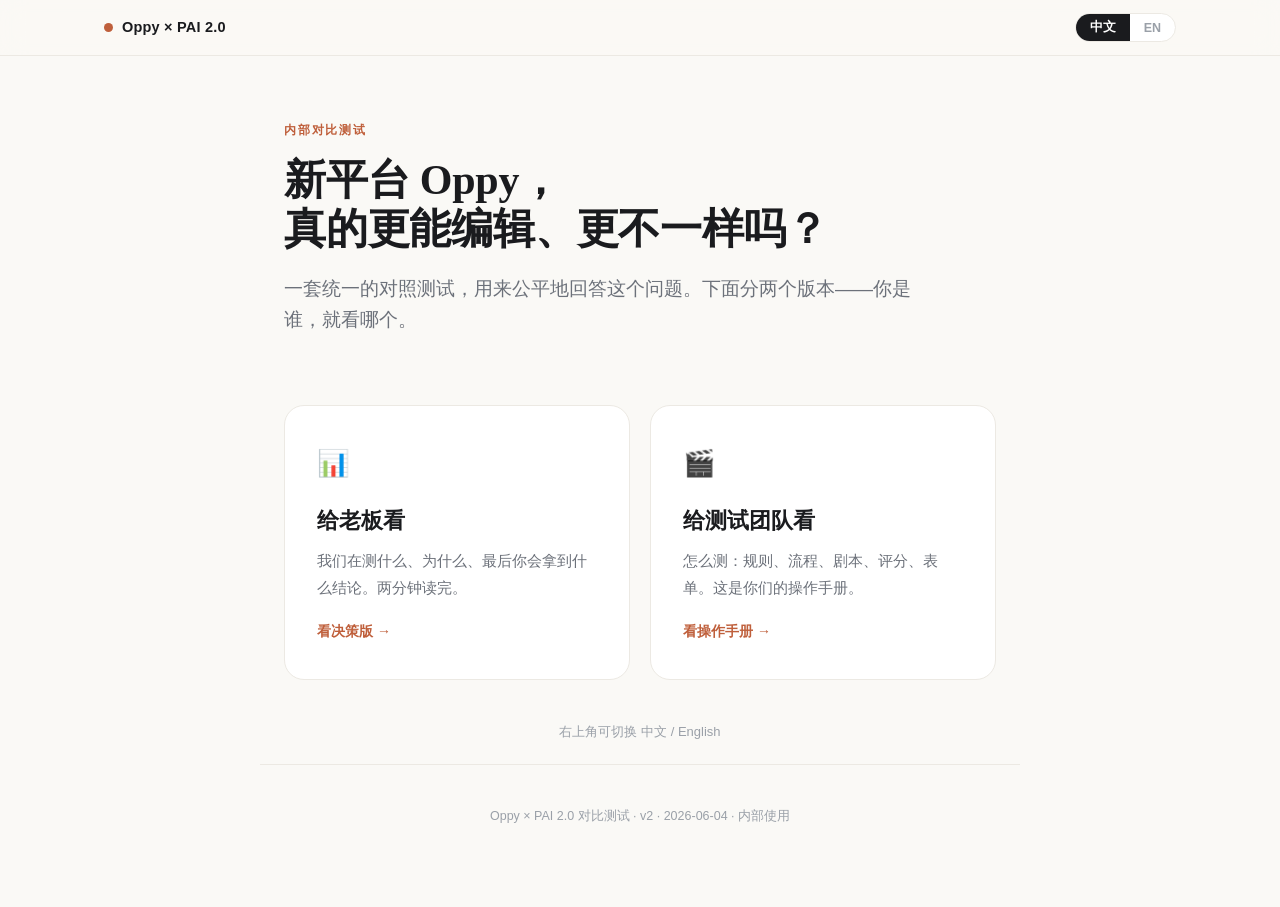
==== index.html @ f859838d "Oppy × PAI 2.0 对比测试标准 · 站点 v2" ====
<!DOCTYPE html>
<html lang="zh-CN">
<head>
<meta charset="utf-8">
<meta name="viewport" content="width=device-width, initial-scale=1"><meta name="robots" content="noindex, nofollow">
<title>Oppy × PAI 2.0 测试 · 入口</title>
<link rel="stylesheet" href="assets/style.css">
</head>
<body class="lang-zh">

<div class="topbar"><div class="inner">
  <a class="brand" href="index.html"><span class="dot"></span>Oppy × PAI 2.0</a>
  <span class="spacer"></span>
  <span class="langtoggle"><button data-lang="zh">中文</button><button data-lang="en">EN</button></span>
</div></div>

<div class="wrap">
  <div class="hero">
    <p class="kicker"><span class="zh">内部对比测试</span><span class="en">Internal comparison test</span></p>
    <h1><span class="zh">新平台 Oppy，<br>真的更能编辑、更不一样吗？</span><span class="en">Is the new platform Oppy<br>really more editable, and really different?</span></h1>
    <p class="sub"><span class="zh">一套统一的对照测试，用来公平地回答这个问题。下面分两个版本——你是谁，就看哪个。</span><span class="en">One unified comparison test, built to answer that fairly. Two versions below — read the one that's yours.</span></p>
  </div>

  <div class="split">
    <a href="boss.html">
      <div class="ico">📊</div>
      <h2><span class="zh">给老板看</span><span class="en">For the boss</span></h2>
      <p><span class="zh">我们在测什么、为什么、最后你会拿到什么结论。两分钟读完。</span><span class="en">What we test, why, and what conclusion you'll get. A two-minute read.</span></p>
      <div class="go"><span class="zh">看决策版 →</span><span class="en">Executive view →</span></div>
    </a>
    <a href="team.html">
      <div class="ico">🎬</div>
      <h2><span class="zh">给测试团队看</span><span class="en">For the QA team</span></h2>
      <p><span class="zh">怎么测：规则、流程、剧本、评分、表单。这是你们的操作手册。</span><span class="en">How to test: rules, flow, scripts, scoring, forms. Your playbook.</span></p>
      <div class="go"><span class="zh">看操作手册 →</span><span class="en">Playbook →</span></div>
    </a>
  </div>

  <p class="meta" style="text-align:center"><span class="zh">右上角可切换 中文 / English</span><span class="en">Switch 中文 / English at the top right</span></p>
</div>

<footer style="text-align:center">
  <span class="zh">Oppy × PAI 2.0 对比测试 · v2 · 2026-06-04 · 内部使用</span>
  <span class="en">Oppy × PAI 2.0 Comparison Test · v2 · 2026-06-04 · Internal</span>
</footer>

<script src="assets/app.js"></script>
</body>
</html>
---- assets/style.css ----
/* ============================================================
   Oppy × PAI 2.0 测试标准 · 设计系统 v2
   —— 留白优先 · 极简配色 · 强层级 · 双语
   ============================================================ */

/* ---------- Design Tokens ---------- */
:root{
  /* 颜色 */
  --paper:#faf9f6;        /* 背景纸白 */
  --card:#ffffff;
  --ink:#1a1b1e;          /* 主文字 近黑 */
  --muted:#6c717a;        /* 次要文字 */
  --faint:#9aa0a8;        /* 更弱 */
  --line:#ece9e3;         /* 发丝分隔线 */
  --line-soft:#f3f1ec;
  --accent:#bf5f3b;       /* 陶土橙 (Oppy 暖色的克制版) */
  --accent-ink:#9c4a2c;
  --accent-soft:#f7ece4;
  --slate:#42566a;        /* PAI 冷灰蓝 */
  --slate-soft:#eaeef2;
  --gold:#9a7b25; --gold-soft:#f6efda;
  --green:#3f7d5f;
  /* 排版 */
  --serif:"Iowan Old Style","Songti SC",Georgia,"Times New Roman",serif;
  --sans:-apple-system,BlinkMacSystemFont,"PingFang SC","Microsoft YaHei","Segoe UI",Roboto,Helvetica,Arial,sans-serif;
  --mono:"SF Mono","JetBrains Mono",Menlo,Consolas,monospace;
  /* 几何 */
  --r:16px; --r-sm:10px;
  --shadow:0 1px 2px rgba(20,20,25,.04), 0 8px 28px rgba(20,20,25,.05);
  --maxw:760px;           /* 阅读列宽，窄一点更易读 */
}
*{box-sizing:border-box}
html{scroll-behavior:smooth;-webkit-text-size-adjust:100%}
body{margin:0;background:var(--paper);color:var(--ink);font-family:var(--sans);
  font-size:16.5px;line-height:1.8;-webkit-font-smoothing:antialiased;text-rendering:optimizeLegibility}

/* 语言切换 */
body.lang-zh .en{display:none}
body.lang-en .zh{display:none}

/* ---------- 顶栏 ---------- */
.topbar{position:sticky;top:0;z-index:50;background:rgba(250,249,246,.82);
  backdrop-filter:saturate(180%) blur(12px);border-bottom:1px solid var(--line)}
.topbar .inner{max-width:1120px;margin:0 auto;padding:13px 24px;display:flex;align-items:center;gap:20px;flex-wrap:wrap}
.brand{font-weight:600;font-size:14.5px;letter-spacing:.2px;display:flex;align-items:center;gap:9px;white-space:nowrap;color:var(--ink);text-decoration:none}
.brand .dot{width:9px;height:9px;border-radius:50%;background:var(--accent)}
.nav{display:flex;gap:2px;flex-wrap:wrap}
.nav a{color:var(--muted);text-decoration:none;padding:6px 12px;border-radius:8px;font-size:14px}
.nav a:hover{background:var(--accent-soft);color:var(--accent-ink)}
.nav a.active{color:var(--ink);font-weight:600}
.spacer{flex:1}
.langtoggle{display:inline-flex;border:1px solid var(--line);border-radius:999px;overflow:hidden;background:var(--card)}
.langtoggle button{border:0;background:transparent;padding:5px 14px;font-size:12.5px;font-weight:600;color:var(--faint);cursor:pointer;font-family:var(--sans)}
.langtoggle button.on{background:var(--ink);color:#fff}

/* ---------- 布局 ---------- */
.layout{max-width:1120px;margin:0 auto;padding:0 24px;display:grid;grid-template-columns:210px minmax(0,1fr);gap:48px}
.layout.no-toc{grid-template-columns:minmax(0,1fr);max-width:var(--maxw)}
.wrap{max-width:var(--maxw);margin:0 auto;padding:0 24px}
.toc{position:sticky;top:70px;align-self:start;max-height:calc(100vh-90px);overflow:auto;padding:30px 0;font-size:13.5px}
.toc .toc-title{font-size:11px;text-transform:uppercase;letter-spacing:1.4px;color:var(--faint);margin:0 0 10px}
.toc a{display:block;color:var(--muted);text-decoration:none;padding:5px 12px;border-radius:7px;border-left:2px solid transparent;line-height:1.45}
.toc a:hover{color:var(--accent-ink)}
.toc a.active{color:var(--accent-ink);border-left-color:var(--accent);font-weight:600}
main{padding:0 0 120px;min-width:0}

/* ---------- 排版 ---------- */
h1{font-family:var(--serif);font-weight:600;font-size:33px;line-height:1.25;letter-spacing:-.2px;margin:0 0 .4em}
h2{font-size:21px;font-weight:650;margin:3em 0 .7em;letter-spacing:-.1px}
h3{font-size:17px;font-weight:650;margin:1.8em 0 .5em}
h4{font-size:14px;font-weight:700;margin:1.4em 0 .4em;color:var(--accent-ink);letter-spacing:.2px}
p{margin:.7em 0}
a{color:var(--accent-ink);text-decoration-color:var(--line)}
ul,ol{padding-left:1.3em;margin:.6em 0}
li{margin:.4em 0}
li::marker{color:var(--faint)}
strong{font-weight:650}
hr{border:0;border-top:1px solid var(--line);margin:3em 0}
.kicker{font-size:12px;font-weight:700;text-transform:uppercase;letter-spacing:1.8px;color:var(--accent);margin:0 0 14px}
.lead{font-size:18px;line-height:1.7;color:var(--muted);margin:.2em 0 1.4em;font-weight:400}
.sub{font-size:17.5px;color:var(--muted);line-height:1.65;margin:.1em 0 0}
.meta{font-size:13px;color:var(--faint);margin:.3em 0 1.6em}
code{font-family:var(--mono);font-size:.86em;background:#f1efea;border-radius:5px;padding:1.5px 6px;color:#5a4a40}

/* ---------- Hero ---------- */
.hero{padding:64px 0 30px}
.hero h1{font-size:42px;line-height:1.18;max-width:14em}
.hero .sub{font-size:19px;max-width:34em;margin-top:18px}
@media(max-width:640px){.hero h1{font-size:31px}.hero{padding:40px 0 18px}}

/* ---------- 大数字 stats ---------- */
.stats{display:flex;flex-wrap:wrap;gap:14px;margin:34px 0}
.stat{flex:1;min-width:120px;background:var(--card);border:1px solid var(--line);border-radius:var(--r);padding:20px 22px}
.stat .n{font-family:var(--serif);font-size:30px;font-weight:600;line-height:1;color:var(--ink)}
.stat .l{font-size:13px;color:var(--muted);margin-top:8px}

/* ---------- 卡片网格 ---------- */
.grid{display:grid;gap:16px;margin:1.5em 0}
.grid.c2{grid-template-columns:repeat(auto-fit,minmax(260px,1fr))}
.grid.c3{grid-template-columns:repeat(auto-fit,minmax(210px,1fr))}
.card{background:var(--card);border:1px solid var(--line);border-radius:var(--r);padding:24px 24px;transition:transform .16s,box-shadow .16s,border-color .16s}
a.card{display:block;text-decoration:none;color:inherit}
a.card:hover{border-color:#e0d7cd;box-shadow:var(--shadow);transform:translateY(-2px)}
.card .k{font-size:12px;font-weight:700;letter-spacing:1px;color:var(--accent);text-transform:uppercase}
.card h3{margin:.5em 0 .35em;color:var(--ink)}
.card p{font-size:14.5px;color:var(--muted);margin:0;line-height:1.65}

/* ---------- 假设瓦片 ---------- */
.htile{background:var(--card);border:1px solid var(--line);border-radius:var(--r);padding:20px 22px;display:flex;gap:16px;align-items:flex-start}
.htile .hno{font-family:var(--serif);font-size:20px;font-weight:600;color:var(--faint);flex-shrink:0;min-width:34px}
.htile .ht{font-weight:600;color:var(--ink)}
.htile .hd{font-size:14px;color:var(--muted);margin-top:3px}
.htile.bet{border-color:#e7c4ad;background:linear-gradient(180deg,var(--accent-soft),#fff 70%)}
.htile.bet .hno{color:var(--accent)}
.htile.bet .ht::after{content:"开发者的核心赌注";font-size:11px;font-weight:700;color:#fff;background:var(--accent);border-radius:999px;padding:2px 9px;margin-left:10px;vertical-align:middle;letter-spacing:.3px}
body.lang-en .htile.bet .ht::after{content:"the developer's core bet"}

/* ---------- 编号法则卡 ---------- */
.law{background:var(--card);border:1px solid var(--line);border-radius:var(--r);padding:22px 24px}
.law .ln{font-family:var(--serif);font-size:15px;font-weight:600;color:#fff;background:var(--ink);width:30px;height:30px;border-radius:50%;display:flex;align-items:center;justify-content:center;margin-bottom:14px}
.law h3{margin:0 0 .3em;font-size:16px}
.law p{margin:0;font-size:14.5px;color:var(--muted);line-height:1.6}

/* ---------- 步骤 stepper ---------- */
.steps{margin:1.5em 0;border-left:2px solid var(--line);padding-left:0}
.step{position:relative;padding:0 0 26px 30px;margin-left:14px}
.step::before{content:"";position:absolute;left:-7px;top:4px;width:12px;height:12px;border-radius:50%;background:var(--accent);box-shadow:0 0 0 4px var(--paper)}
.step:last-child{padding-bottom:0}
.step h4{margin:0 0 .2em;color:var(--ink);font-size:15px;text-transform:none;letter-spacing:0}
.step p,.step ul{margin:.2em 0;font-size:14.5px;color:var(--muted)}

/* ---------- chips ---------- */
.chips{display:flex;flex-wrap:wrap;gap:8px;margin:1em 0}
.chip{background:var(--card);border:1px solid var(--line);border-radius:999px;padding:6px 14px;font-size:13.5px;color:var(--ink)}
.chip b{color:var(--accent-ink);font-weight:600}

/* ---------- 表格(安静版) ---------- */
.tablewrap{overflow-x:auto;margin:1.3em 0}
table{border-collapse:collapse;width:100%;font-size:14.5px}
th,td{text-align:left;padding:12px 16px 12px 0;border-bottom:1px solid var(--line);vertical-align:top}
th{font-weight:600;color:var(--muted);font-size:12.5px;letter-spacing:.3px;text-transform:uppercase;border-bottom:1.5px solid var(--line)}
td:first-child,th:first-child{padding-left:2px}
tbody tr:last-child td{border-bottom:0}
.boxtable .tablewrap,.boxtable.tablewrap{border:1px solid var(--line);border-radius:var(--r);background:var(--card);padding:4px 18px}

/* ---------- 平台对照 ---------- */
.vs{display:grid;grid-template-columns:1fr 1fr;gap:14px;margin:1.2em 0}
.vs .col{background:var(--card);border:1px solid var(--line);border-radius:var(--r);padding:20px 22px}
.vs .col.oppy{border-top:3px solid var(--accent)}
.vs .col.pai{border-top:3px solid var(--slate)}
.vs .col h4{margin:0 0 .6em;color:var(--ink);font-size:15px;text-transform:none;letter-spacing:0}
.vs .col ul{margin:0;padding-left:1.1em}
.vs .col li{font-size:14px;color:var(--muted)}
@media(max-width:560px){.vs{grid-template-columns:1fr}}

/* ---------- 提示框 ---------- */
.callout{border-radius:var(--r);padding:18px 22px;margin:1.4em 0;font-size:15px;line-height:1.65;border:1px solid var(--line);background:var(--card)}
.callout p{margin:.3em 0}
.callout .tag{font-weight:700;font-size:11.5px;text-transform:uppercase;letter-spacing:1px;display:block;margin-bottom:6px}
.callout.key{background:var(--accent-soft);border-color:#eed7c6}.callout.key .tag{color:var(--accent)}
.callout.warn{background:var(--gold-soft);border-color:#ecdcab}.callout.warn .tag{color:var(--gold)}
.callout.info{background:var(--slate-soft);border-color:#d4dde6}.callout.info .tag{color:var(--slate)}
.callout.quote{border-left:3px solid var(--accent);border-radius:0 var(--r) var(--r) 0;font-family:var(--serif);font-size:18px;color:var(--ink);background:#fff}

/* ---------- 徽章 ---------- */
.badge{display:inline-block;font-size:12px;font-weight:600;padding:2px 10px;border-radius:999px;margin:0 4px 4px 0}
.b-oppy{background:var(--accent-soft);color:var(--accent-ink)}
.b-pai{background:var(--slate-soft);color:var(--slate)}
.b-h{background:#efe7f5;color:#7a4f9c}
.b-p0{background:#f7e0db;color:#b6432c}.b-p1{background:#f6ecd6;color:#8a6f1f}

/* ---------- 剧本/提示块 ---------- */
.screenplay{background:#fdfcfa;border:1px solid var(--line);border-radius:var(--r);padding:20px 24px;margin:1.1em 0;
  font-family:var(--mono);font-size:13px;line-height:1.95;white-space:pre-wrap;color:#3a3d42;overflow-x:auto}
.prompt{background:#1c1d20;border-radius:var(--r-sm);padding:15px 18px;margin:1em 0;
  font-family:var(--mono);font-size:12.5px;line-height:1.75;white-space:pre-wrap;color:#e7e9ec;overflow-x:auto}

/* ---------- 双读者分流卡(首页) ---------- */
.split{display:grid;grid-template-columns:1fr 1fr;gap:20px;margin:40px 0}
.split a{display:block;background:var(--card);border:1px solid var(--line);border-radius:20px;padding:34px 32px;text-decoration:none;color:inherit;transition:.18s}
.split a:hover{border-color:var(--accent);box-shadow:var(--shadow);transform:translateY(-3px)}
.split .ico{font-size:26px;margin-bottom:14px}
.split h2{margin:0 0 .3em;font-size:22px;border:0;padding:0}
.split p{margin:0;color:var(--muted);font-size:15px}
.split .go{margin-top:18px;font-size:14px;font-weight:600;color:var(--accent)}
@media(max-width:560px){.split{grid-template-columns:1fr}}

/* ---------- 附录链接 ---------- */
.applinks{display:grid;grid-template-columns:1fr 1fr;gap:14px;margin:1.4em 0}
.applinks a{display:flex;align-items:center;gap:14px;background:var(--card);border:1px solid var(--line);border-radius:var(--r);padding:18px 22px;text-decoration:none;color:var(--ink);transition:.16s}
.applinks a:hover{border-color:var(--accent);box-shadow:var(--shadow)}
.applinks .ai{font-size:22px}
.applinks .at{font-weight:600}.applinks .as{font-size:13px;color:var(--muted)}
@media(max-width:560px){.applinks{grid-template-columns:1fr}}

footer{max-width:var(--maxw);margin:0 auto;padding:40px 24px 80px;color:var(--faint);font-size:12.5px;border-top:1px solid var(--line)}

@media(max-width:820px){
  .layout{grid-template-columns:minmax(0,1fr);gap:0}
  .toc{display:none}
  .nav{display:none}
}
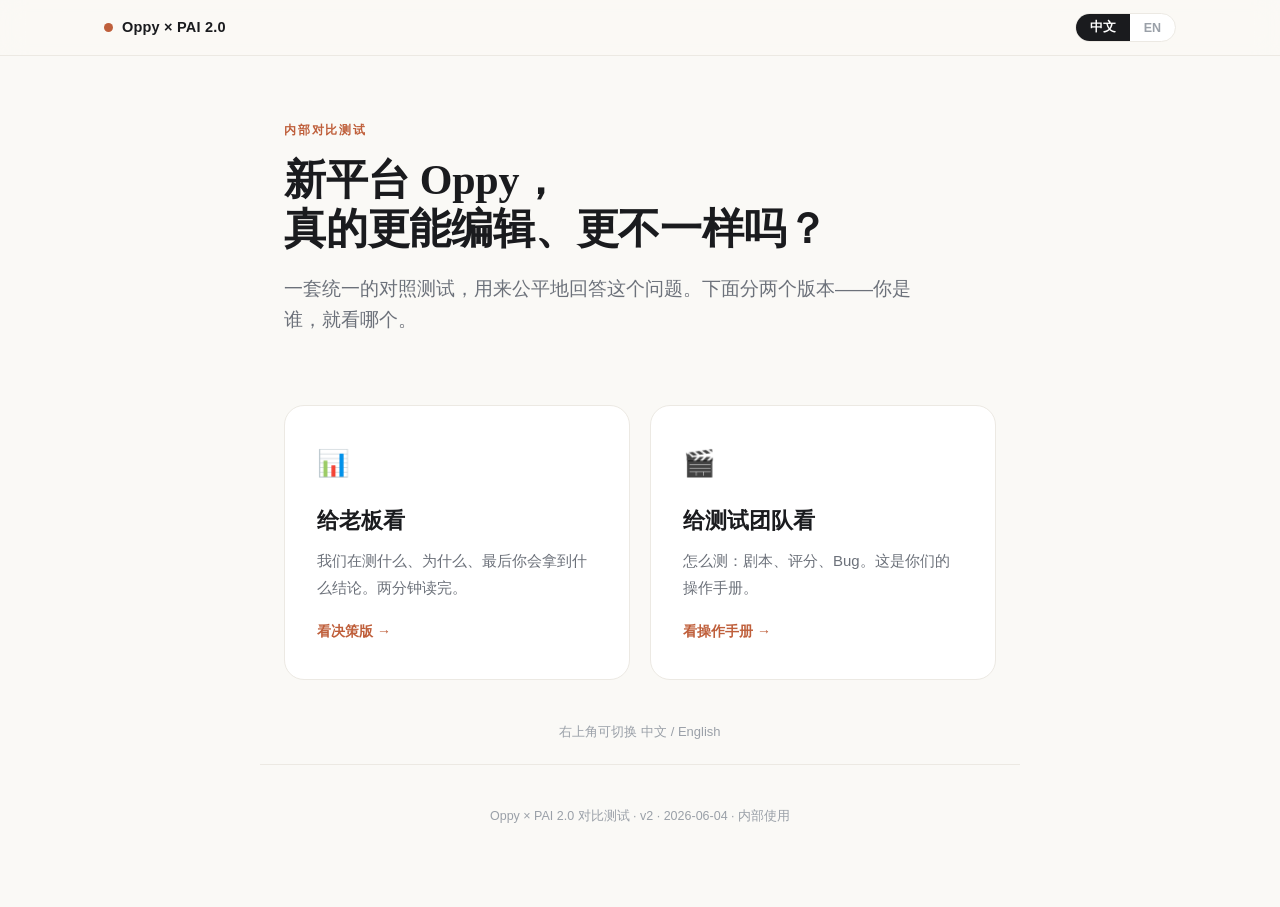
==== commit c6e79e9c: "精简: 团队只交评分表+差异化体验表, bug走Notion; team页删冗余" ====
--- a/index.html
+++ b/index.html
@@ -31,7 +31,7 @@
     <a href="team.html">
       <div class="ico">🎬</div>
       <h2><span class="zh">给测试团队看</span><span class="en">For the QA team</span></h2>
-      <p><span class="zh">怎么测：规则、流程、剧本、评分、表单。这是你们的操作手册。</span><span class="en">How to test: rules, flow, scripts, scoring, forms. Your playbook.</span></p>
+      <p><span class="zh">怎么测：剧本、评分、Bug。这是你们的操作手册。</span><span class="en">How to test: scripts, scoring, bugs. Your playbook.</span></p>
       <div class="go"><span class="zh">看操作手册 →</span><span class="en">Playbook →</span></div>
     </a>
   </div>
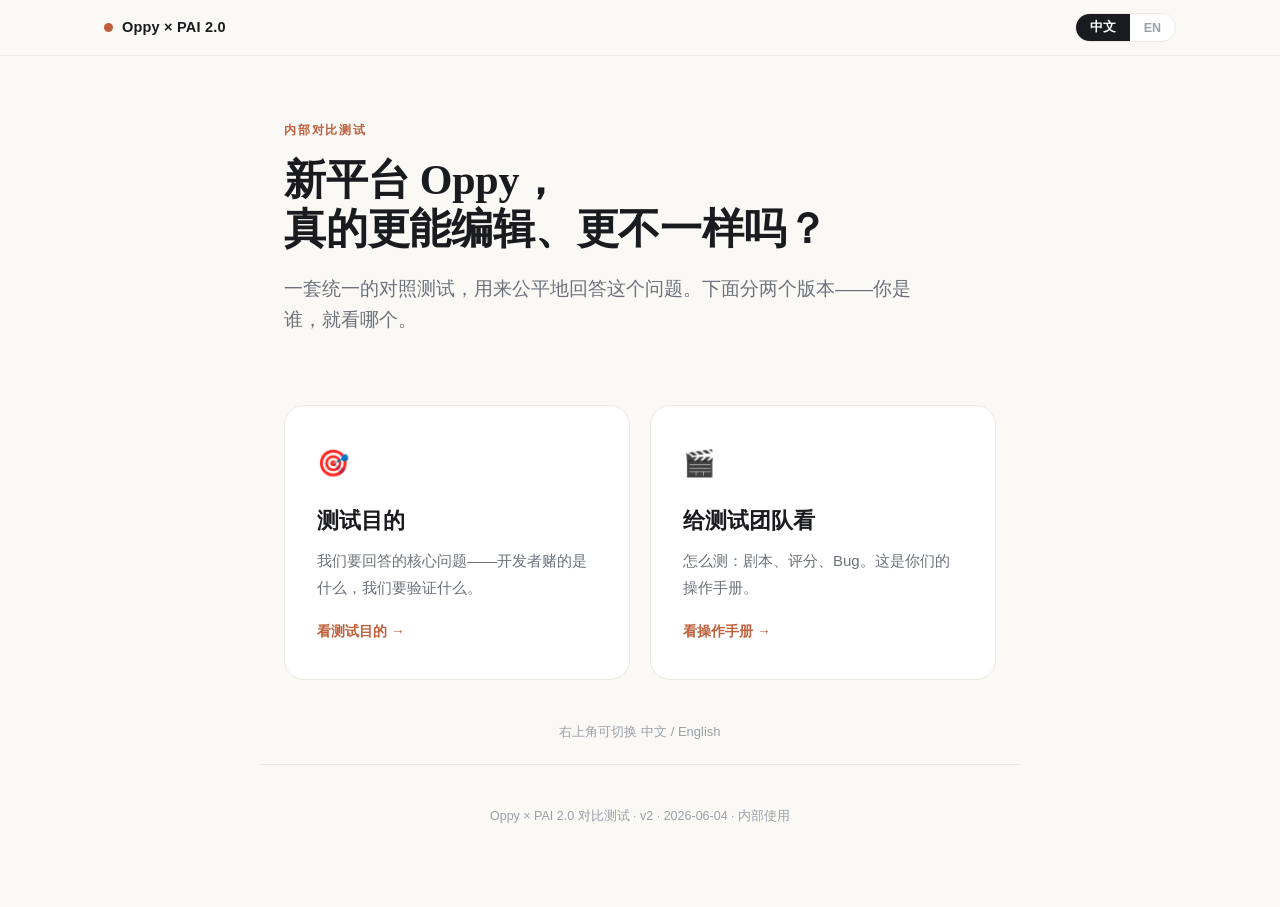
==== commit 16b796cd: "删剧本C层; 老板版改名'测试目的'只留核心问题块; 全站对齐" ====
--- a/index.html
+++ b/index.html
@@ -23,10 +23,10 @@
 
   <div class="split">
     <a href="boss.html">
-      <div class="ico">📊</div>
-      <h2><span class="zh">给老板看</span><span class="en">For the boss</span></h2>
-      <p><span class="zh">我们在测什么、为什么、最后你会拿到什么结论。两分钟读完。</span><span class="en">What we test, why, and what conclusion you'll get. A two-minute read.</span></p>
-      <div class="go"><span class="zh">看决策版 →</span><span class="en">Executive view →</span></div>
+      <div class="ico">🎯</div>
+      <h2><span class="zh">测试目的</span><span class="en">Objective</span></h2>
+      <p><span class="zh">我们要回答的核心问题——开发者赌的是什么，我们要验证什么。</span><span class="en">The core questions — the developer's bet and what we set out to verify.</span></p>
+      <div class="go"><span class="zh">看测试目的 →</span><span class="en">View →</span></div>
     </a>
     <a href="team.html">
       <div class="ico">🎬</div>
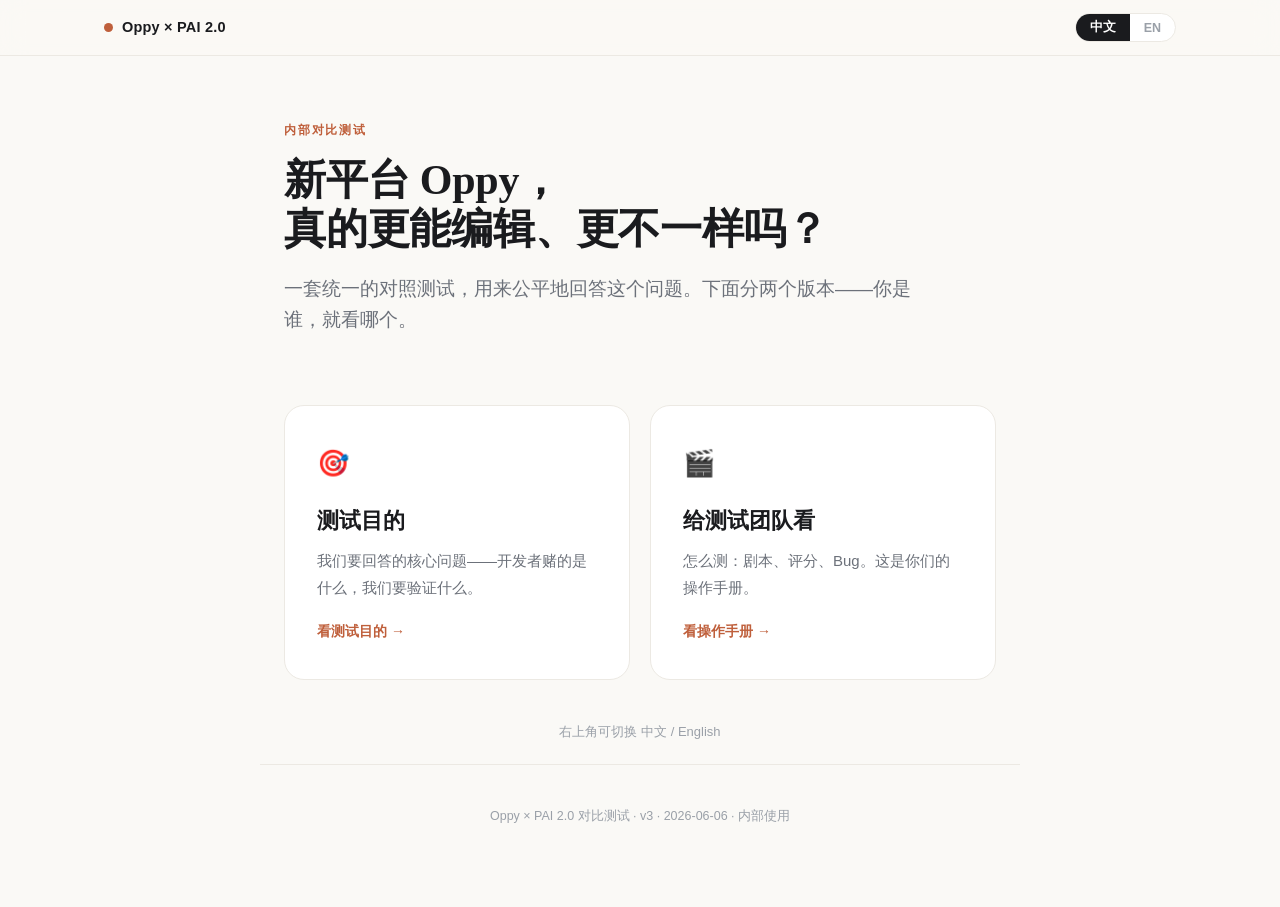
==== commit 6f700409: "按开发者反馈改版v3: 可编辑性=核心问题; 评分换开发者三组12维框架(创作控制/工作流/作品品质); 每人选1部深耕+先备四类Reference; Ref/Storyboard/Video三环节主" ====
--- a/index.html
+++ b/index.html
@@ -40,8 +40,8 @@
 </div>
 
 <footer style="text-align:center">
-  <span class="zh">Oppy × PAI 2.0 对比测试 · v2 · 2026-06-04 · 内部使用</span>
-  <span class="en">Oppy × PAI 2.0 Comparison Test · v2 · 2026-06-04 · Internal</span>
+  <span class="zh">Oppy × PAI 2.0 对比测试 · v3 · 2026-06-06 · 内部使用</span>
+  <span class="en">Oppy × PAI 2.0 Comparison Test · v3 · 2026-06-06 · Internal</span>
 </footer>
 
 <script src="assets/app.js"></script>
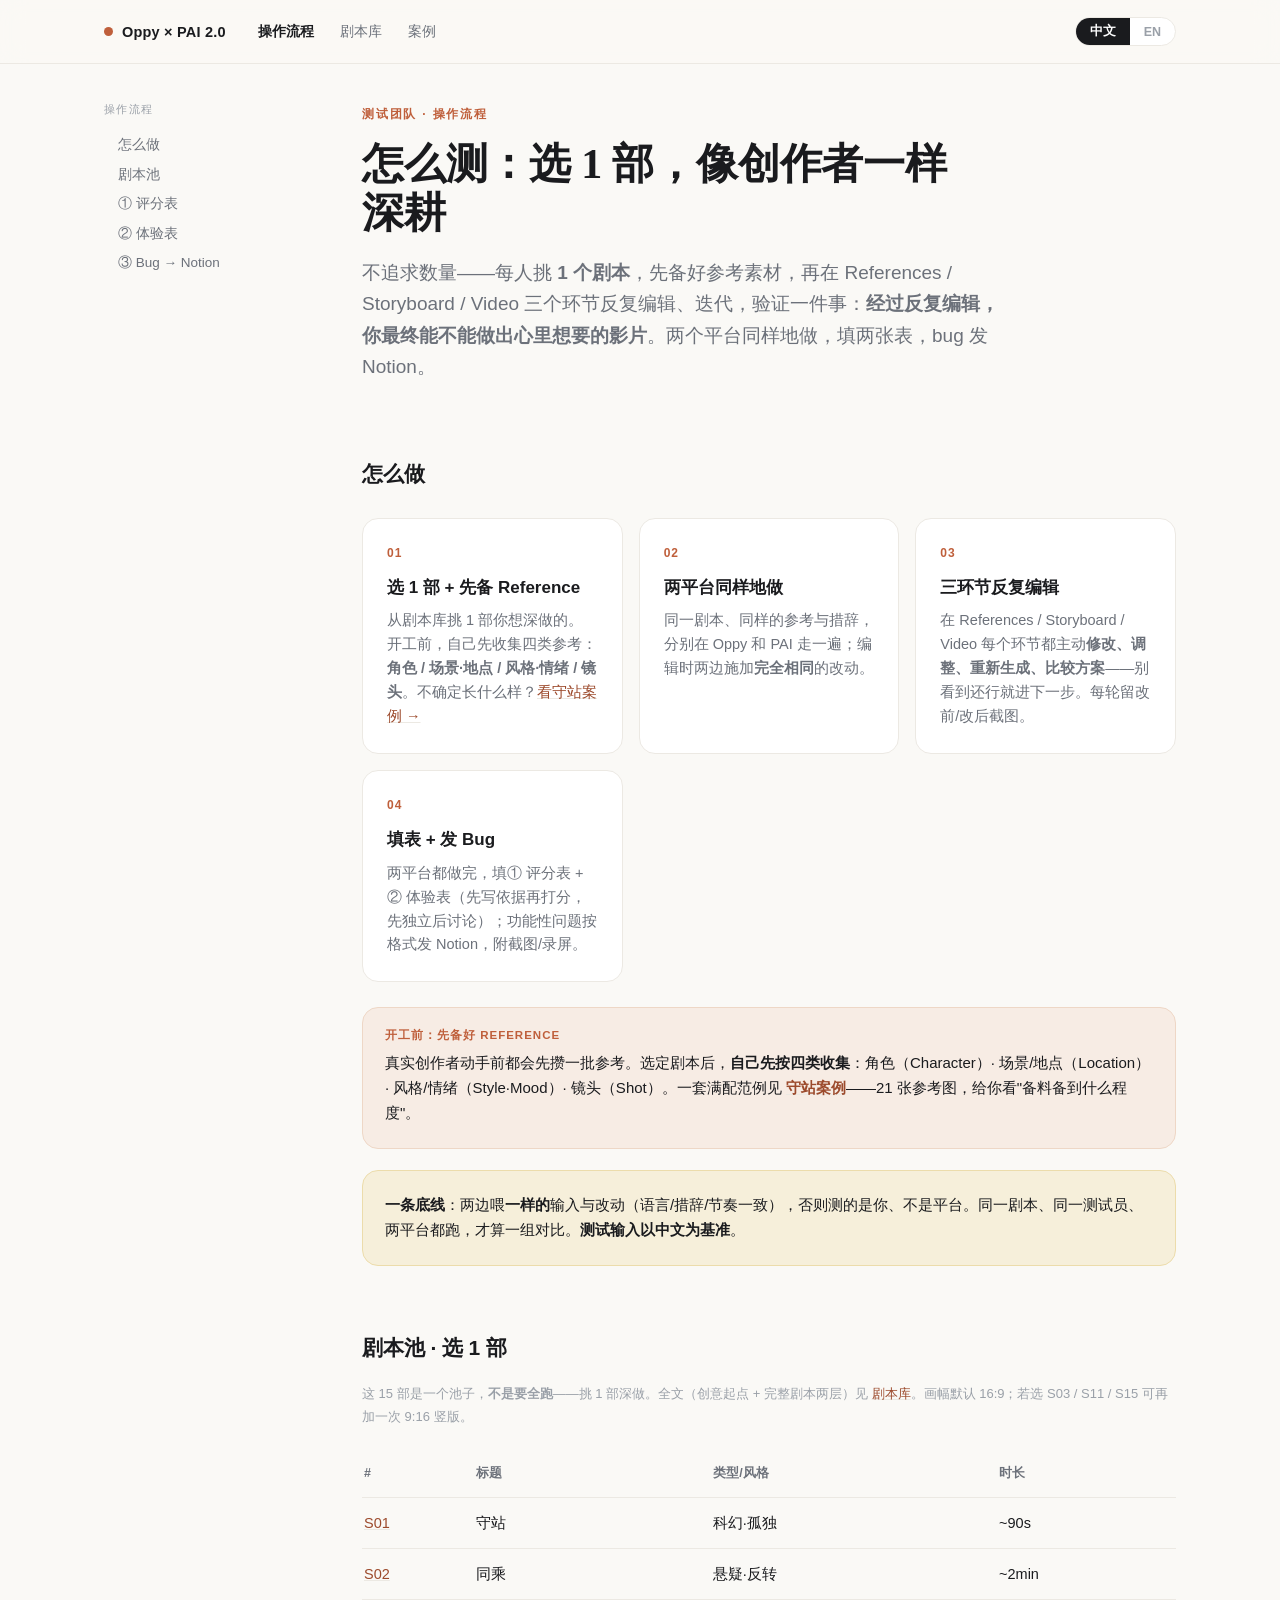
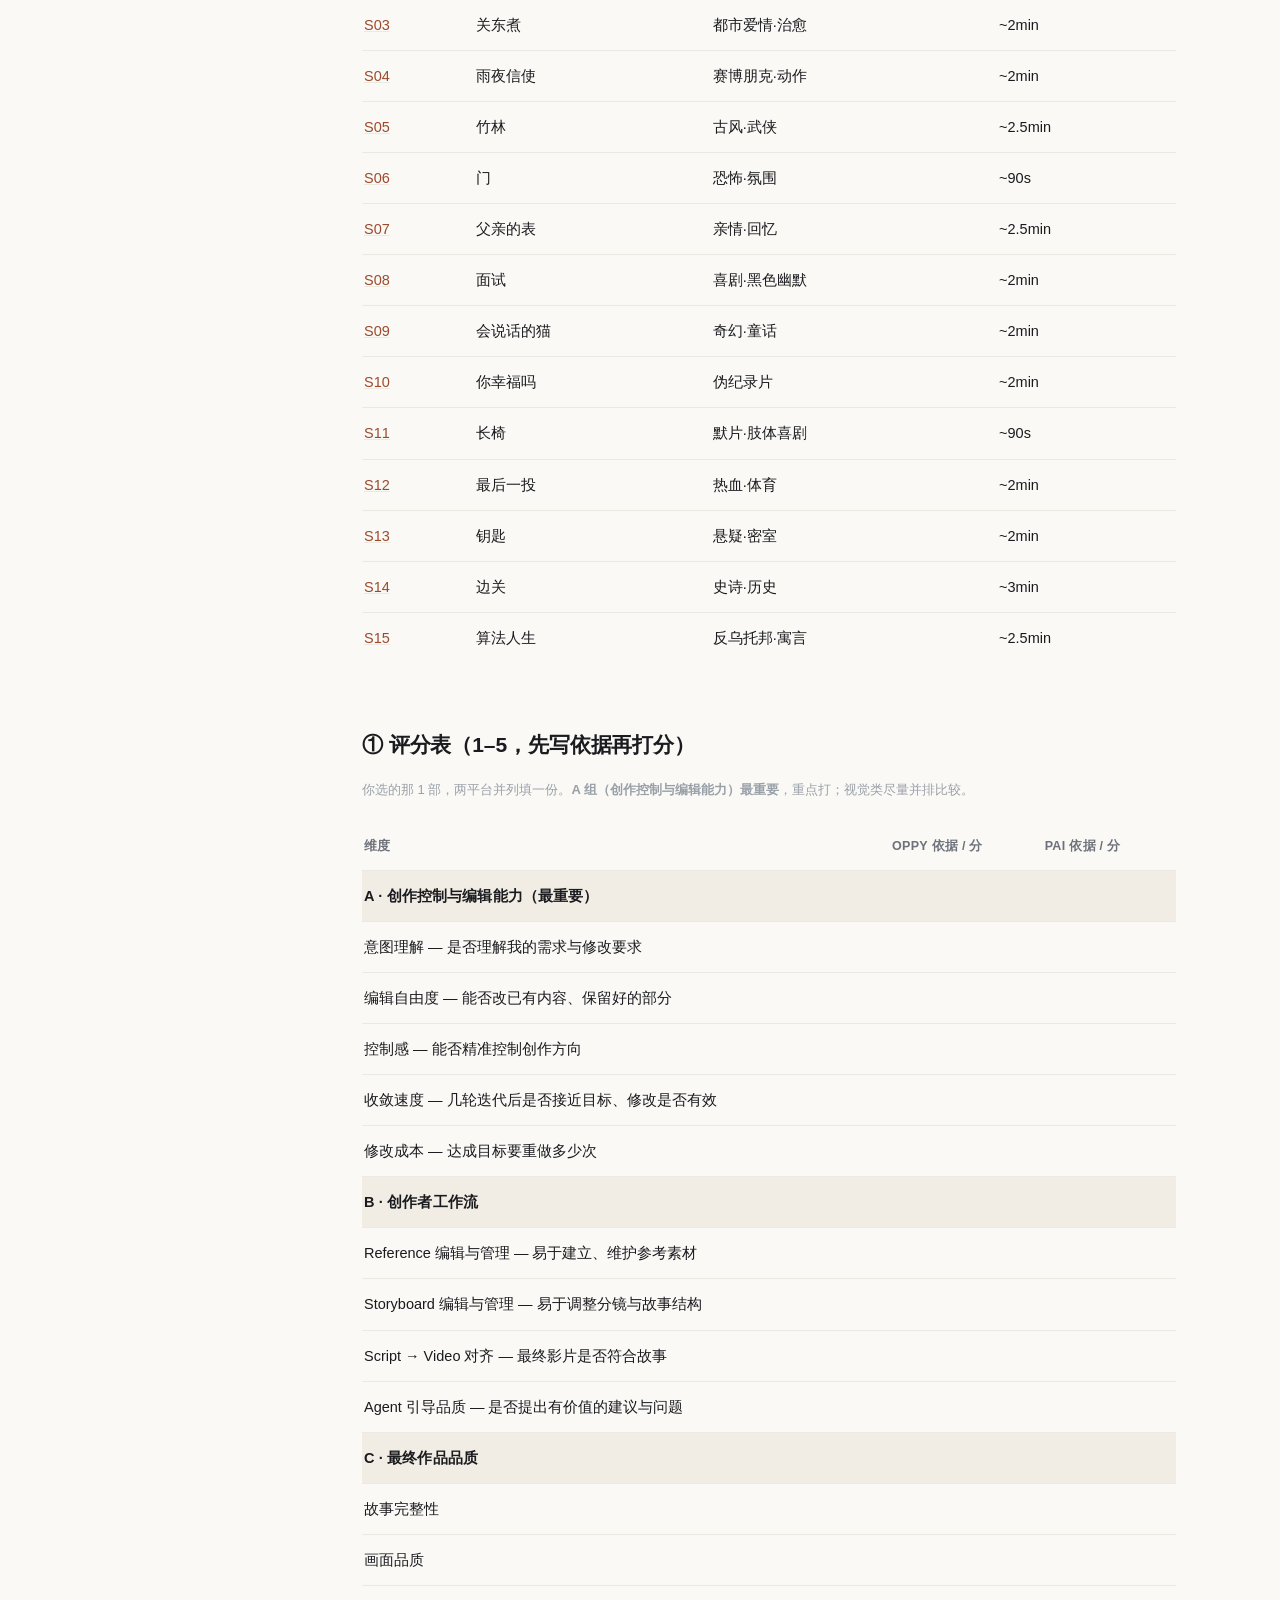
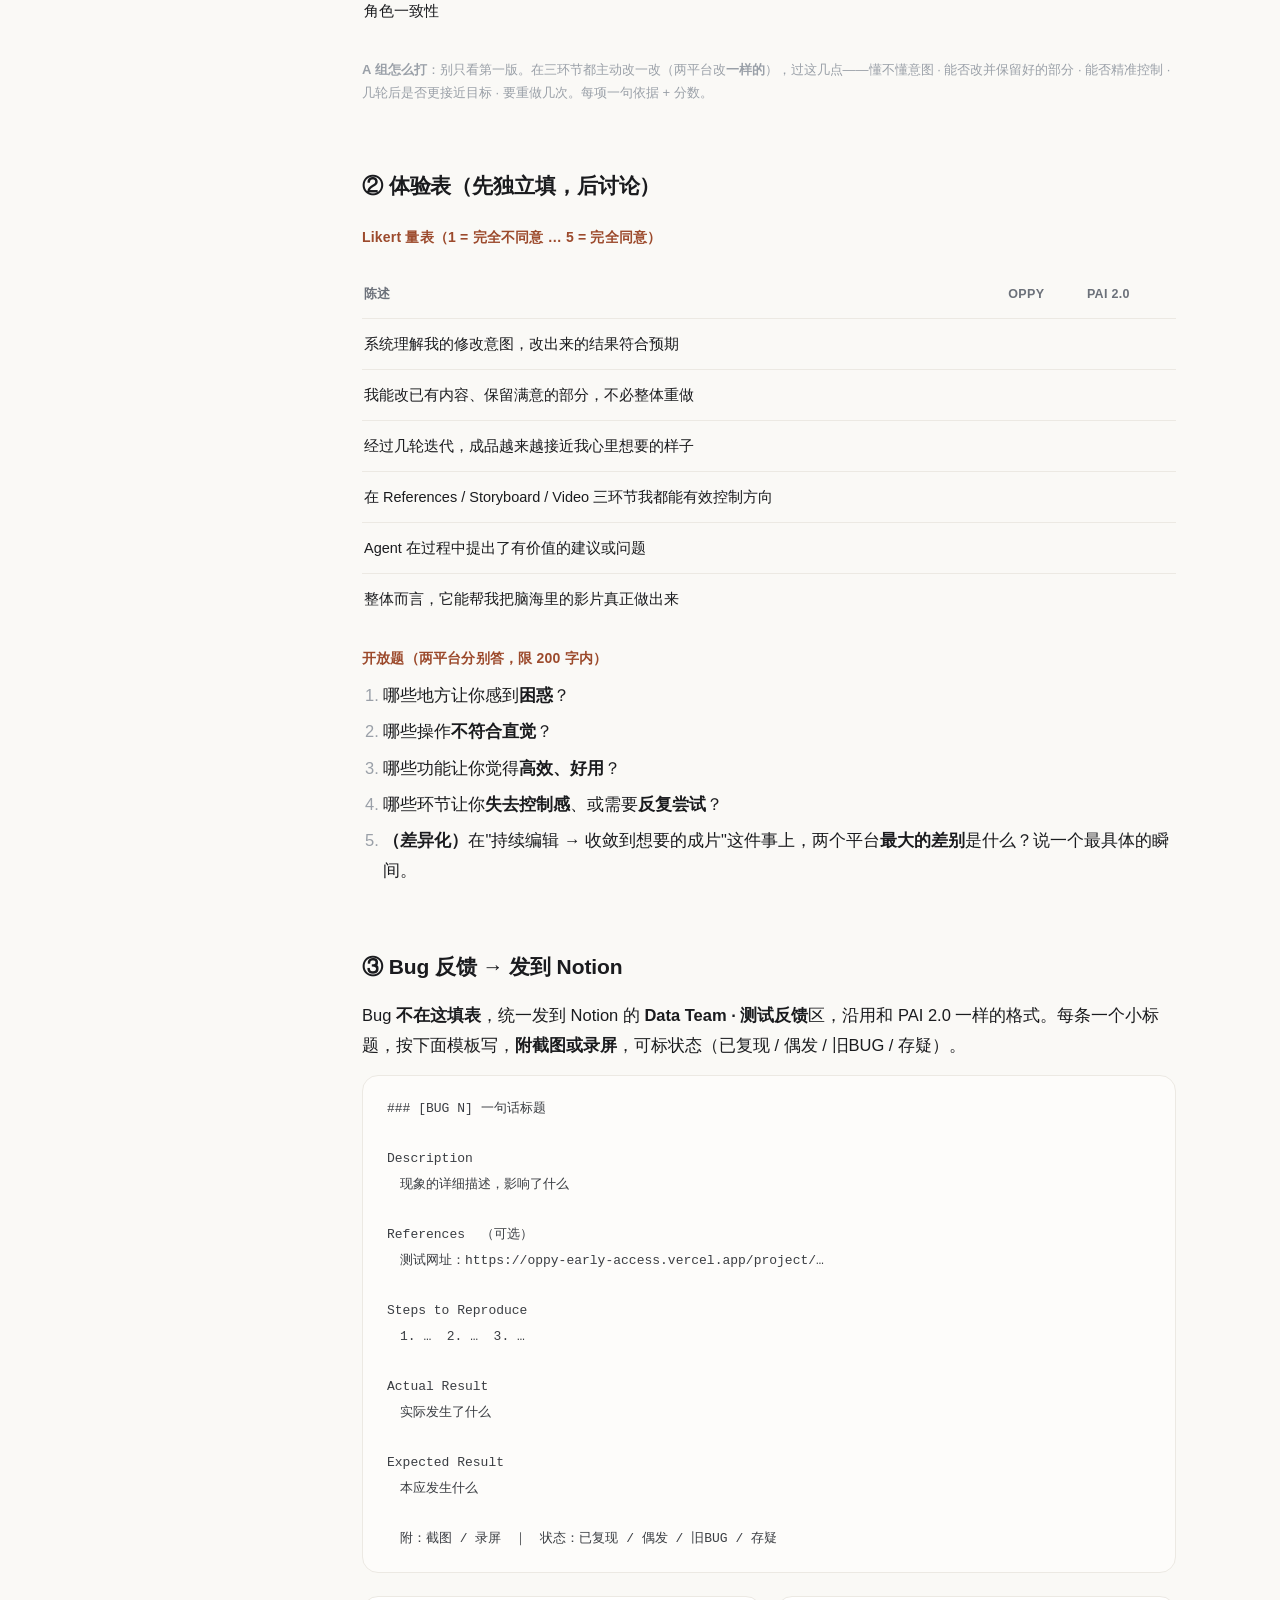
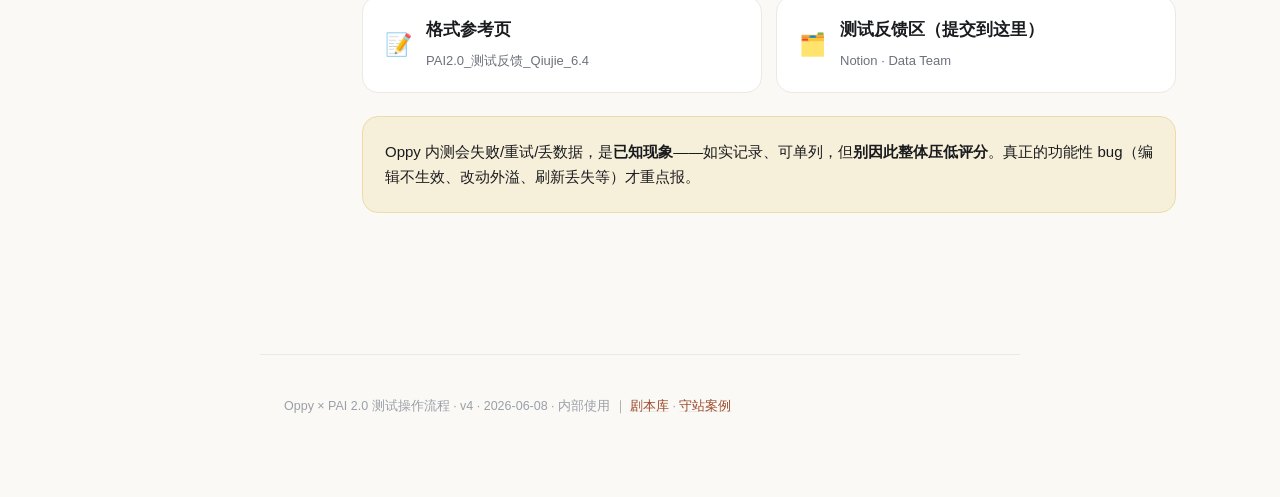
==== commit cb80cebb: "做减法v4: 砍到只剩操作流程+案例 - 删 测试目的/操作手册/交付表单 三页(理论·方法论·Oppy检查清单·入口悬念框架 全清) - index 改为操作流程落地页, 并入评分表(三组12维)/" ====
--- a/index.html
+++ b/index.html
@@ -3,45 +3,155 @@
 <head>
 <meta charset="utf-8">
 <meta name="viewport" content="width=device-width, initial-scale=1"><meta name="robots" content="noindex, nofollow">
-<title>Oppy × PAI 2.0 测试 · 入口</title>
+<title>操作流程 · Oppy × PAI 2.0 测试</title>
 <link rel="stylesheet" href="assets/style.css">
 </head>
 <body class="lang-zh">
 
 <div class="topbar"><div class="inner">
   <a class="brand" href="index.html"><span class="dot"></span>Oppy × PAI 2.0</a>
+  <nav class="nav">
+    <a class="active" href="index.html"><span class="zh">操作流程</span><span class="en">Playbook</span></a>
+    <a href="scripts.html"><span class="zh">剧本库</span><span class="en">Scripts</span></a>
+    <a href="example/s01-keeper/index.html"><span class="zh">案例</span><span class="en">Example</span></a>
+  </nav>
   <span class="spacer"></span>
   <span class="langtoggle"><button data-lang="zh">中文</button><button data-lang="en">EN</button></span>
 </div></div>
 
-<div class="wrap">
-  <div class="hero">
-    <p class="kicker"><span class="zh">内部对比测试</span><span class="en">Internal comparison test</span></p>
-    <h1><span class="zh">新平台 Oppy，<br>真的更能编辑、更不一样吗？</span><span class="en">Is the new platform Oppy<br>really more editable, and really different?</span></h1>
-    <p class="sub"><span class="zh">一套统一的对照测试，用来公平地回答这个问题。下面分两个版本——你是谁，就看哪个。</span><span class="en">One unified comparison test, built to answer that fairly. Two versions below — read the one that's yours.</span></p>
+<div class="layout">
+  <aside class="toc">
+    <p class="toc-title"><span class="zh">操作流程</span><span class="en">Playbook</span></p>
+    <a href="#how"><span class="zh">怎么做</span><span class="en">How</span></a>
+    <a href="#pool"><span class="zh">剧本池</span><span class="en">Script pool</span></a>
+    <a href="#score"><span class="zh">① 评分表</span><span class="en">① Score</span></a>
+    <a href="#exp"><span class="zh">② 体验表</span><span class="en">② Experience</span></a>
+    <a href="#bug"><span class="zh">③ Bug → Notion</span><span class="en">③ Bug</span></a>
+  </aside>
+
+  <main>
+  <div class="hero" style="padding:40px 0 10px">
+    <p class="kicker"><span class="zh">测试团队 · 操作流程</span><span class="en">QA team · playbook</span></p>
+    <h1><span class="zh">怎么测：选 1 部，像创作者一样深耕</span><span class="en">How to test: pick one, go deep like a creator</span></h1>
+    <p class="sub"><span class="zh">不追求数量——每人挑 <strong>1 个剧本</strong>，先备好参考素材，再在 References / Storyboard / Video 三个环节反复编辑、迭代，验证一件事：<strong>经过反复编辑，你最终能不能做出心里想要的影片</strong>。两个平台同样地做，填两张表，bug 发 Notion。</span><span class="en">Not about volume — each person picks <strong>one script</strong>, prepares references first, then keeps editing and iterating across References / Storyboard / Video to test one thing: <strong>after repeated editing, can you finally make the film you have in mind</strong>. Do the same on both platforms, fill two sheets, file bugs in Notion.</span></p>
   </div>
 
-  <div class="split">
-    <a href="boss.html">
-      <div class="ico">🎯</div>
-      <h2><span class="zh">测试目的</span><span class="en">Objective</span></h2>
-      <p><span class="zh">我们要回答的核心问题——开发者赌的是什么，我们要验证什么。</span><span class="en">The core questions — the developer's bet and what we set out to verify.</span></p>
-      <div class="go"><span class="zh">看测试目的 →</span><span class="en">View →</span></div>
-    </a>
-    <a href="team.html">
-      <div class="ico">🎬</div>
-      <h2><span class="zh">给测试团队看</span><span class="en">For the QA team</span></h2>
-      <p><span class="zh">怎么测：剧本、评分、Bug。这是你们的操作手册。</span><span class="en">How to test: scripts, scoring, bugs. Your playbook.</span></p>
-      <div class="go"><span class="zh">看操作手册 →</span><span class="en">Playbook →</span></div>
-    </a>
+  <!-- how -->
+  <h2 id="how"><span class="zh">怎么做</span><span class="en">How it works</span></h2>
+  <div class="grid c2">
+    <div class="card"><div class="k">01</div><h3><span class="zh">选 1 部 + 先备 Reference</span><span class="en">Pick one + prep references</span></h3><p><span class="zh">从剧本库挑 1 部你想深做的。开工前，自己先收集四类参考：<strong>角色 / 场景·地点 / 风格·情绪 / 镜头</strong>。不确定长什么样？<a href="example/s01-keeper/index.html">看守站案例 →</a></span><span class="en">Pick one from the library. Before starting, gather four kinds of references yourself: <strong>character / location / style·mood / shot</strong>. Not sure what that looks like? <a href="example/s01-keeper/index.html">See the Keeper example →</a></span></p></div>
+    <div class="card"><div class="k">02</div><h3><span class="zh">两平台同样地做</span><span class="en">Do the same on both</span></h3><p><span class="zh">同一剧本、同样的参考与措辞，分别在 Oppy 和 PAI 走一遍；编辑时两边施加<strong>完全相同</strong>的改动。</span><span class="en">Same script, same references and wording, run once on Oppy and once on PAI; apply the <strong>exact same</strong> edits to both.</span></p></div>
+    <div class="card"><div class="k">03</div><h3><span class="zh">三环节反复编辑</span><span class="en">Edit across three stages</span></h3><p><span class="zh">在 References / Storyboard / Video 每个环节都主动<strong>修改、调整、重新生成、比较方案</strong>——别看到还行就进下一步。每轮留改前/改后截图。</span><span class="en">At References / Storyboard / Video, actively <strong>modify, adjust, regenerate, compare</strong> — don't move on at the first "good enough." Keep before/after shots each round.</span></p></div>
+    <div class="card"><div class="k">04</div><h3><span class="zh">填表 + 发 Bug</span><span class="en">Fill sheets + file bugs</span></h3><p><span class="zh">两平台都做完，填① 评分表 + ② 体验表（先写依据再打分，先独立后讨论）；功能性问题按格式发 Notion，附截图/录屏。</span><span class="en">After both, fill ① score + ② experience sheets (rationale before score, independent first); functional issues to Notion in-format, with media.</span></p></div>
   </div>
+  <div class="callout key"><span class="tag"><span class="zh">开工前：先备好 Reference</span><span class="en">Before you start: prepare references</span></span><p><span class="zh">真实创作者动手前都会先攒一批参考。选定剧本后，<strong>自己先按四类收集</strong>：角色（Character）· 场景/地点（Location）· 风格/情绪（Style·Mood）· 镜头（Shot）。一套满配范例见 <a href="example/s01-keeper/index.html"><strong>守站案例</strong></a>——21 张参考图，给你看"备料备到什么程度"。</span><span class="en">Real creators gather references before they begin. After choosing your script, <strong>collect four kinds yourself</strong>: Character · Location · Style·Mood · Shot. A fully-prepared example is the <a href="example/s01-keeper/index.html"><strong>Keeper case</strong></a> — 21 reference images showing how far to take prep.</span></p></div>
+  <div class="callout warn"><p><span class="zh"><strong>一条底线</strong>：两边喂<strong>一样的</strong>输入与改动（语言/措辞/节奏一致），否则测的是你、不是平台。同一剧本、同一测试员、两平台都跑，才算一组对比。<strong>测试输入以中文为基准</strong>。</span><span class="en"><strong>One rule</strong>: feed <strong>identical</strong> inputs and edits to both (same language/wording/pace), or you measure the tester, not the platform. Same script, same tester, both platforms = one comparison pair. <strong>Canonical input is Chinese</strong>.</span></p></div>
 
-  <p class="meta" style="text-align:center"><span class="zh">右上角可切换 中文 / English</span><span class="en">Switch 中文 / English at the top right</span></p>
+  <!-- pool -->
+  <h2 id="pool"><span class="zh">剧本池 · 选 1 部</span><span class="en">Script pool · pick one</span></h2>
+  <p class="meta"><span class="zh">这 15 部是一个池子，<strong>不是要全跑</strong>——挑 1 部深做。全文（创意起点 + 完整剧本两层）见 <a href="scripts.html">剧本库</a>。画幅默认 16:9；若选 S03 / S11 / S15 可再加一次 9:16 竖版。</span><span class="en">The 15 are a pool, <strong>not a to-do list</strong> — pick one to take deep. Full text (seed + screenplay) in the <a href="scripts.html">Scripts library</a>. Default 16:9; if you pick S03 / S11 / S15, add a 9:16 vertical run.</span></p>
+  <div class="tablewrap"><table>
+    <thead><tr><th>#</th><th><span class="zh">标题</span><span class="en">Title</span></th><th><span class="zh">类型/风格</span><span class="en">Genre</span></th><th><span class="zh">时长</span><span class="en">Len</span></th></tr></thead>
+    <tbody>
+      <tr><td><a href="scripts.html#s01">S01</a></td><td><span class="zh">守站</span><span class="en">The Keeper</span></td><td><span class="zh">科幻·孤独</span><span class="en">Sci-fi · solitude</span></td><td>~90s</td></tr>
+      <tr><td><a href="scripts.html#s02">S02</a></td><td><span class="zh">同乘</span><span class="en">Going Down</span></td><td><span class="zh">悬疑·反转</span><span class="en">Mystery · twist</span></td><td>~2min</td></tr>
+      <tr><td><a href="scripts.html#s03">S03</a></td><td><span class="zh">关东煮</span><span class="en">One More Radish</span></td><td><span class="zh">都市爱情·治愈</span><span class="en">Romance · healing</span></td><td>~2min</td></tr>
+      <tr><td><a href="scripts.html#s04">S04</a></td><td><span class="zh">雨夜信使</span><span class="en">Rain Courier</span></td><td><span class="zh">赛博朋克·动作</span><span class="en">Cyberpunk · action</span></td><td>~2min</td></tr>
+      <tr><td><a href="scripts.html#s05">S05</a></td><td><span class="zh">竹林</span><span class="en">The Bamboo Grove</span></td><td><span class="zh">古风·武侠</span><span class="en">Wuxia</span></td><td>~2.5min</td></tr>
+      <tr><td><a href="scripts.html#s06">S06</a></td><td><span class="zh">门</span><span class="en">The Door</span></td><td><span class="zh">恐怖·氛围</span><span class="en">Horror · mood</span></td><td>~90s</td></tr>
+      <tr><td><a href="scripts.html#s07">S07</a></td><td><span class="zh">父亲的表</span><span class="en">Father's Watch</span></td><td><span class="zh">亲情·回忆</span><span class="en">Family · memory</span></td><td>~2.5min</td></tr>
+      <tr><td><a href="scripts.html#s08">S08</a></td><td><span class="zh">面试</span><span class="en">The Interview</span></td><td><span class="zh">喜剧·黑色幽默</span><span class="en">Comedy · dark</span></td><td>~2min</td></tr>
+      <tr><td><a href="scripts.html#s09">S09</a></td><td><span class="zh">会说话的猫</span><span class="en">The Talking Cat</span></td><td><span class="zh">奇幻·童话</span><span class="en">Fantasy · fable</span></td><td>~2min</td></tr>
+      <tr><td><a href="scripts.html#s10">S10</a></td><td><span class="zh">你幸福吗</span><span class="en">Are You Happy</span></td><td><span class="zh">伪纪录片</span><span class="en">Mockumentary</span></td><td>~2min</td></tr>
+      <tr><td><a href="scripts.html#s11">S11</a></td><td><span class="zh">长椅</span><span class="en">The Bench</span></td><td><span class="zh">默片·肢体喜剧</span><span class="en">Silent · slapstick</span></td><td>~90s</td></tr>
+      <tr><td><a href="scripts.html#s12">S12</a></td><td><span class="zh">最后一投</span><span class="en">The Last Shot</span></td><td><span class="zh">热血·体育</span><span class="en">Sports · spirit</span></td><td>~2min</td></tr>
+      <tr><td><a href="scripts.html#s13">S13</a></td><td><span class="zh">钥匙</span><span class="en">The Key</span></td><td><span class="zh">悬疑·密室</span><span class="en">Mystery · locked room</span></td><td>~2min</td></tr>
+      <tr><td><a href="scripts.html#s14">S14</a></td><td><span class="zh">边关</span><span class="en">The Frontier</span></td><td><span class="zh">史诗·历史</span><span class="en">Epic · historical</span></td><td>~3min</td></tr>
+      <tr><td><a href="scripts.html#s15">S15</a></td><td><span class="zh">算法人生</span><span class="en">Scored</span></td><td><span class="zh">反乌托邦·寓言</span><span class="en">Dystopia · parable</span></td><td>~2.5min</td></tr>
+    </tbody>
+  </table></div>
+
+  <!-- ① 评分表 -->
+  <h2 id="score"><span class="zh">① 评分表（1–5，先写依据再打分）</span><span class="en">① Score sheet (1–5, rationale first)</span></h2>
+  <p class="meta"><span class="zh">你选的那 1 部，两平台并列填一份。<strong>A 组（创作控制与编辑能力）最重要</strong>，重点打；视觉类尽量并排比较。</span><span class="en">One sheet for your chosen script, both platforms side by side. <strong>Group A (creative control &amp; editing) matters most</strong> — weight it; compare visuals side by side where possible.</span></p>
+  <div class="tablewrap"><table>
+    <thead><tr><th><span class="zh">维度</span><span class="en">Dimension</span></th><th><span class="zh">Oppy 依据 / 分</span><span class="en">Oppy rationale / score</span></th><th><span class="zh">PAI 依据 / 分</span><span class="en">PAI rationale / score</span></th></tr></thead>
+    <tbody>
+      <tr><td colspan="3" style="background:#f1ece4;font-weight:600;letter-spacing:.01em"><span class="zh">A · 创作控制与编辑能力（最重要）</span><span class="en">A · Creative control &amp; editing (most important)</span></td></tr>
+      <tr><td><span class="zh">意图理解 — 是否理解我的需求与修改要求</span><span class="en">Intent — grasps my needs &amp; change requests</span></td><td></td><td></td></tr>
+      <tr><td><span class="zh">编辑自由度 — 能否改已有内容、保留好的部分</span><span class="en">Editing freedom — edit existing content, keep the good parts</span></td><td></td><td></td></tr>
+      <tr><td><span class="zh">控制感 — 能否精准控制创作方向</span><span class="en">Control — steer the direction precisely</span></td><td></td><td></td></tr>
+      <tr><td><span class="zh">收敛速度 — 几轮迭代后是否接近目标、修改是否有效</span><span class="en">Convergence — closer to goal after rounds; do edits land</span></td><td></td><td></td></tr>
+      <tr><td><span class="zh">修改成本 — 达成目标要重做多少次</span><span class="en">Cost of change — redos needed to reach the goal</span></td><td></td><td></td></tr>
+      <tr><td colspan="3" style="background:#f1ece4;font-weight:600;letter-spacing:.01em"><span class="zh">B · 创作者工作流</span><span class="en">B · Creator workflow</span></td></tr>
+      <tr><td><span class="zh">Reference 编辑与管理 — 易于建立、维护参考素材</span><span class="en">Reference editing &amp; management — easy to build/maintain refs</span></td><td></td><td></td></tr>
+      <tr><td><span class="zh">Storyboard 编辑与管理 — 易于调整分镜与故事结构</span><span class="en">Storyboard editing &amp; management — easy to adjust shots/structure</span></td><td></td><td></td></tr>
+      <tr><td><span class="zh">Script → Video 对齐 — 最终影片是否符合故事</span><span class="en">Script → Video alignment — final film matches the story</span></td><td></td><td></td></tr>
+      <tr><td><span class="zh">Agent 引导品质 — 是否提出有价值的建议与问题</span><span class="en">Agent guidance — useful suggestions &amp; questions</span></td><td></td><td></td></tr>
+      <tr><td colspan="3" style="background:#f1ece4;font-weight:600;letter-spacing:.01em"><span class="zh">C · 最终作品品质</span><span class="en">C · Final output quality</span></td></tr>
+      <tr><td><span class="zh">故事完整性</span><span class="en">Story completeness</span></td><td></td><td></td></tr>
+      <tr><td><span class="zh">画面品质</span><span class="en">Visual quality</span></td><td></td><td></td></tr>
+      <tr><td><span class="zh">角色一致性</span><span class="en">Character consistency</span></td><td></td><td></td></tr>
+    </tbody>
+  </table></div>
+  <p class="meta"><span class="zh"><strong>A 组怎么打</strong>：别只看第一版。在三环节都主动改一改（两平台改<strong>一样的</strong>），过这几点——懂不懂意图 · 能否改并保留好的部分 · 能否精准控制 · 几轮后是否更接近目标 · 要重做几次。每项一句依据 + 分数。</span><span class="en"><strong>Scoring A</strong>: don't judge the first result. Actively edit at all three stages (<strong>same</strong> edits on both) and weigh — understands intent · edits while keeping the good parts · precise control · closer each round · how many redos. One-line rationale + score each.</span></p>
+
+  <!-- ② 体验表 -->
+  <h2 id="exp"><span class="zh">② 体验表（先独立填，后讨论）</span><span class="en">② Experience sheet (independent first)</span></h2>
+  <h4><span class="zh">Likert 量表（1 = 完全不同意 … 5 = 完全同意）</span><span class="en">Likert (1 = strongly disagree … 5 = strongly agree)</span></h4>
+  <div class="tablewrap"><table>
+    <thead><tr><th><span class="zh">陈述</span><span class="en">Statement</span></th><th>Oppy</th><th>PAI 2.0</th></tr></thead>
+    <tbody>
+      <tr><td><span class="zh">系统理解我的修改意图，改出来的结果符合预期</span><span class="en">It understood my edit intent; results matched expectations</span></td><td></td><td></td></tr>
+      <tr><td><span class="zh">我能改已有内容、保留满意的部分，不必整体重做</span><span class="en">I could edit existing content &amp; keep the good parts, no full redo</span></td><td></td><td></td></tr>
+      <tr><td><span class="zh">经过几轮迭代，成品越来越接近我心里想要的样子</span><span class="en">After a few rounds, the result got closer to what I had in mind</span></td><td></td><td></td></tr>
+      <tr><td><span class="zh">在 References / Storyboard / Video 三环节我都能有效控制方向</span><span class="en">I could steer direction across References / Storyboard / Video</span></td><td></td><td></td></tr>
+      <tr><td><span class="zh">Agent 在过程中提出了有价值的建议或问题</span><span class="en">The agent offered valuable suggestions or questions</span></td><td></td><td></td></tr>
+      <tr><td><span class="zh">整体而言，它能帮我把脑海里的影片真正做出来</span><span class="en">Overall, it helped me actually make the film in my head</span></td><td></td><td></td></tr>
+    </tbody>
+  </table></div>
+  <h4><span class="zh">开放题（两平台分别答，限 200 字内）</span><span class="en">Open questions (per platform, ≤ 200 words)</span></h4>
+  <ol>
+    <li><span class="zh">哪些地方让你感到<strong>困惑</strong>？</span><span class="en">What <strong>confused</strong> you?</span></li>
+    <li><span class="zh">哪些操作<strong>不符合直觉</strong>？</span><span class="en">What felt <strong>counter-intuitive</strong>?</span></li>
+    <li><span class="zh">哪些功能让你觉得<strong>高效、好用</strong>？</span><span class="en">What felt <strong>efficient and useful</strong>?</span></li>
+    <li><span class="zh">哪些环节让你<strong>失去控制感</strong>、或需要<strong>反复尝试</strong>？</span><span class="en">Where did you <strong>lose control</strong> or have to <strong>retry repeatedly</strong>?</span></li>
+    <li><span class="zh"><strong>（差异化）</strong>在"持续编辑 → 收敛到想要的成片"这件事上，两个平台<strong>最大的差别</strong>是什么？说一个最具体的瞬间。</span><span class="en"><strong>(Differentiation)</strong> On "keep editing → converge on the cut you want," what's the <strong>biggest difference</strong> between the two platforms? Name one concrete moment.</span></li>
+  </ol>
+
+  <!-- ③ Bug → Notion -->
+  <h2 id="bug"><span class="zh">③ Bug 反馈 → 发到 Notion</span><span class="en">③ Bug reports → file in Notion</span></h2>
+  <p><span class="zh">Bug <strong>不在这填表</strong>，统一发到 Notion 的 <strong>Data Team · 测试反馈</strong>区，沿用和 PAI 2.0 一样的格式。每条一个小标题，按下面模板写，<strong>附截图或录屏</strong>，可标状态（已复现 / 偶发 / 旧BUG / 存疑）。</span><span class="en">Don't log bugs here — file them in Notion under <strong>Data Team · Test Feedback</strong>, same format as PAI 2.0. One heading per bug, following the template below, <strong>with a screenshot or recording</strong>, optional status (reproduced / intermittent / old / unverified).</span></p>
+  <div class="screenplay">### [BUG N] <span class="zh">一句话标题</span><span class="en">one-line title</span>
+
+Description
+<span class="zh">　现象的详细描述，影响了什么</span><span class="en">　detailed description of the issue and its impact</span>
+
+References  <span class="zh">（可选）</span><span class="en">(optional)</span>
+<span class="zh">　测试网址：https://oppy-early-access.vercel.app/project/…</span><span class="en">　test URL: https://oppy-early-access.vercel.app/project/…</span>
+
+Steps to Reproduce
+　1. …  2. …  3. …
+
+Actual Result
+<span class="zh">　实际发生了什么</span><span class="en">　what actually happened</span>
+
+Expected Result
+<span class="zh">　本应发生什么</span><span class="en">　what should have happened</span>
+
+<span class="zh">　附：截图 / 录屏　｜　状态：已复现 / 偶发 / 旧BUG / 存疑</span><span class="en">　attach: screenshot / recording　｜　status: reproduced / intermittent / old / unverified</span></div>
+  <div class="applinks">
+    <a href="https://app.notion.com/p/375c44d72bab8084809bf1270cfe4e6f" target="_blank" rel="noopener"><span class="ai">📝</span><span><span class="at"><span class="zh">格式参考页</span><span class="en">Format reference</span></span><br><span class="as">PAI2.0_测试反馈_Qiujie_6.4</span></span></a>
+    <a href="https://app.notion.com/p/36bc44d72bab800f96c1d24e15108d91" target="_blank" rel="noopener"><span class="ai">🗂️</span><span><span class="at"><span class="zh">测试反馈区（提交到这里）</span><span class="en">Test-feedback area (file here)</span></span><br><span class="as">Notion · Data Team</span></span></a>
+  </div>
+  <div class="callout warn"><p><span class="zh">Oppy 内测会失败/重试/丢数据，是<strong>已知现象</strong>——如实记录、可单列，但<strong>别因此整体压低评分</strong>。真正的功能性 bug（编辑不生效、改动外溢、刷新丢失等）才重点报。</span><span class="en">Oppy's beta will fail/retry/lose data — <strong>known issues</strong>; record them but <strong>don't dock the overall score</strong>. Reserve bug reports for real functional defects (edits not applying, changes bleeding, loss on refresh).</span></p></div>
+
+  </main>
 </div>
 
-<footer style="text-align:center">
-  <span class="zh">Oppy × PAI 2.0 对比测试 · v3 · 2026-06-06 · 内部使用</span>
-  <span class="en">Oppy × PAI 2.0 Comparison Test · v3 · 2026-06-06 · Internal</span>
+<footer>
+  <span class="zh">Oppy × PAI 2.0 测试操作流程 · v4 · 2026-06-08 · 内部使用 ｜ <a href="scripts.html">剧本库</a> · <a href="example/s01-keeper/index.html">守站案例</a></span>
+  <span class="en">Oppy × PAI 2.0 test playbook · v4 · 2026-06-08 · Internal ｜ <a href="scripts.html">Scripts</a> · <a href="example/s01-keeper/index.html">Keeper example</a></span>
 </footer>
 
 <script src="assets/app.js"></script>
